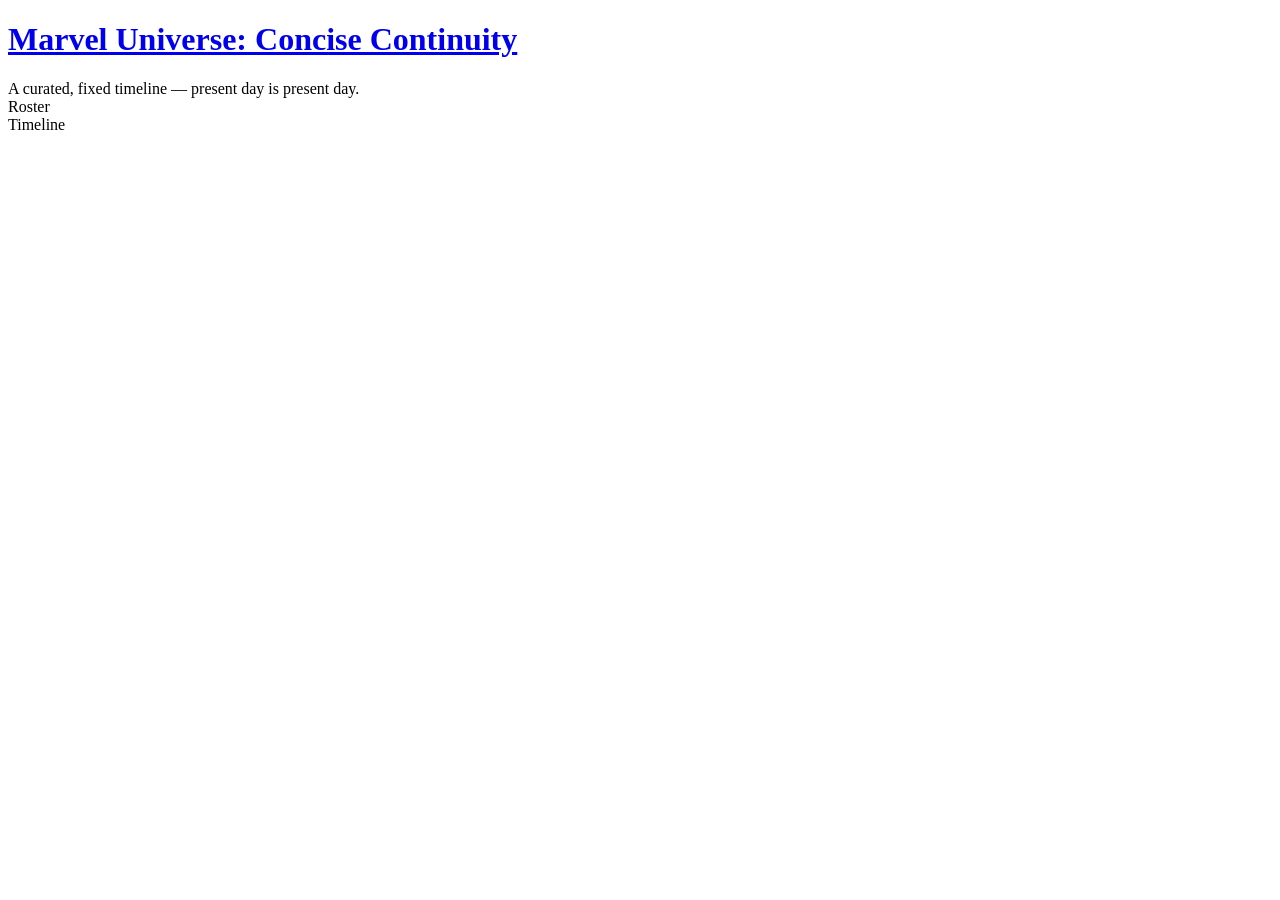
==== index.html @ 7c3de58b "Add files via upload" ====
<!DOCTYPE html>
<html lang="en">
<head>
  <meta charset="UTF-8" />
  <meta name="viewport" content="width=device-width, initial-scale=1.0" />
  <title>Marvel Universe: Concise Continuity</title>
  <link rel="stylesheet" href="css/style.css" />
</head>
<body>
  <header class="site-header">
    <h1><a href="index.html">Marvel Universe: Concise Continuity</a></h1>
    <div class="tagline">A curated, fixed timeline — present day is present day.</div>
  </header>

  <main>
    <div class="section-title">Roster</div>
    <div class="character-grid" id="character-grid"></div>

    <div class="section-title">Timeline</div>
    <div class="timeline" id="timeline"></div>
  </main>

  <script src="js/app.js"></script>
  <script>renderHome();</script>
</body>
</html>
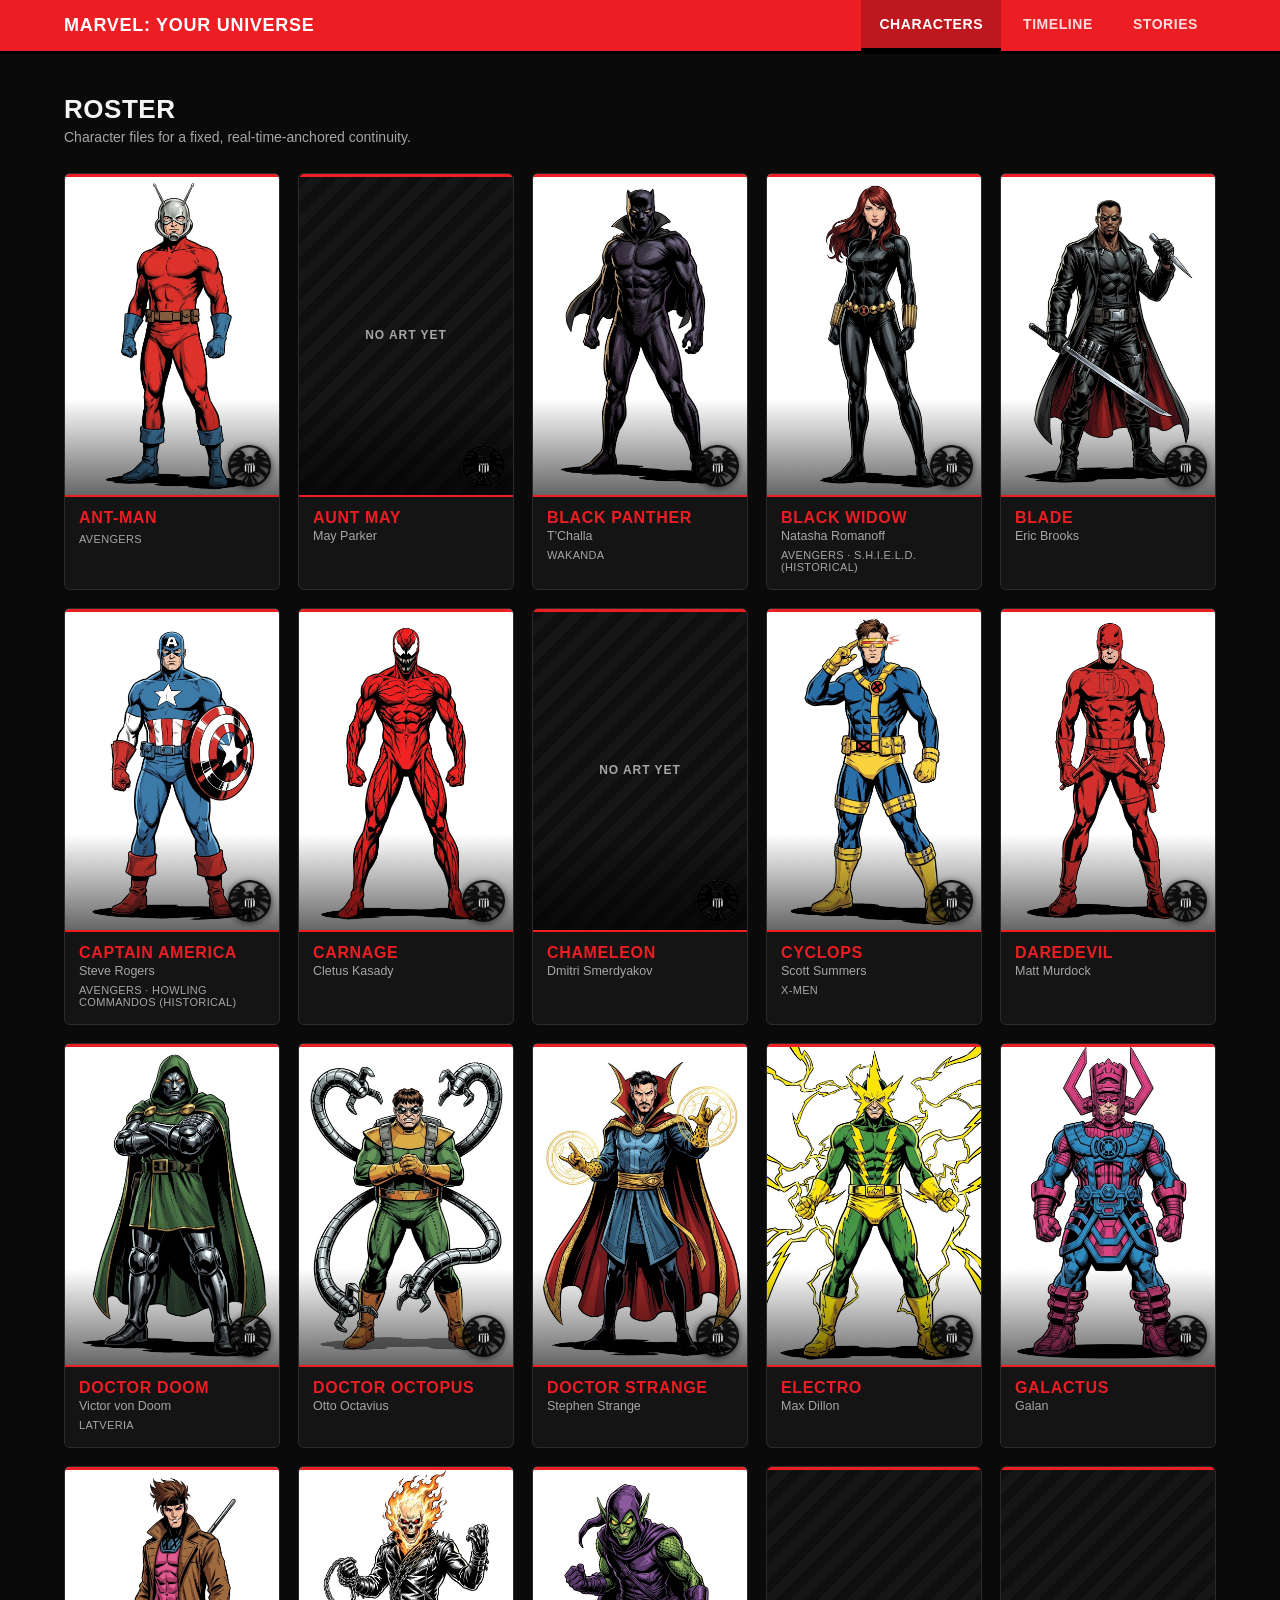
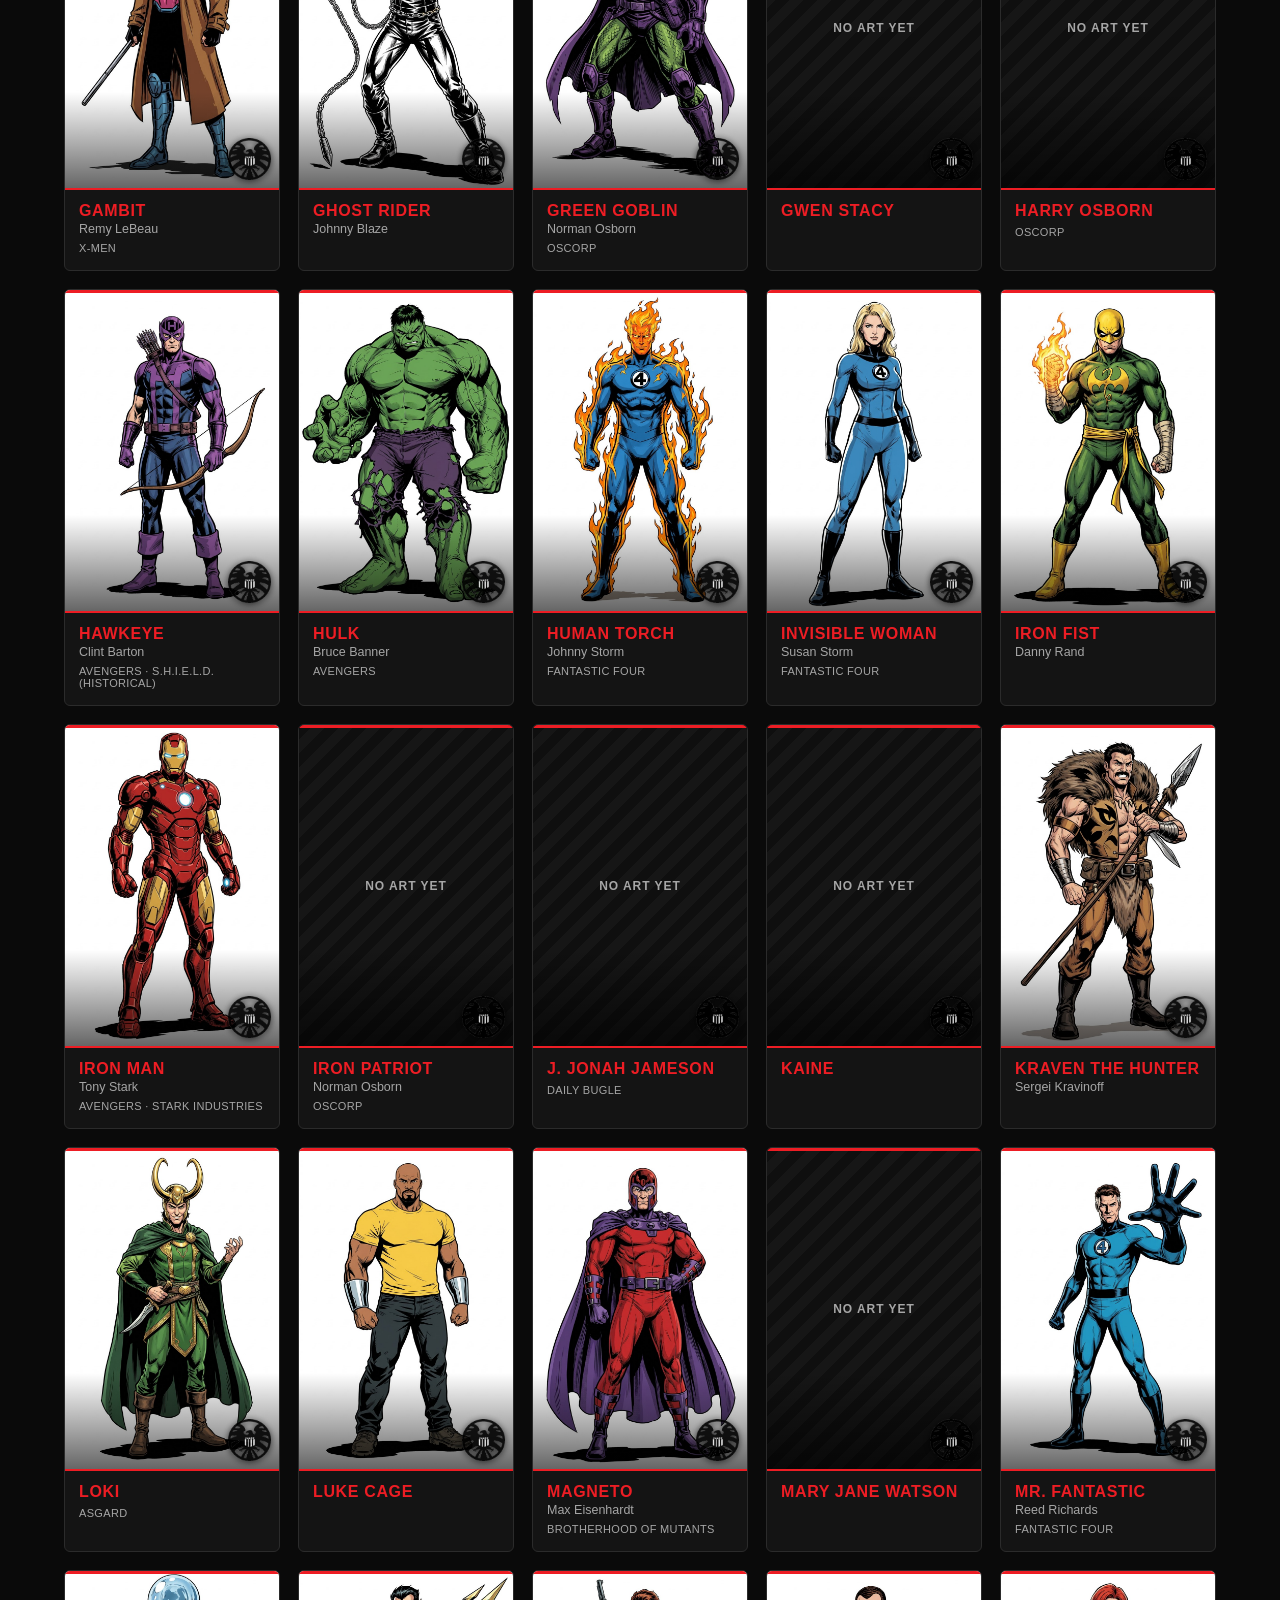
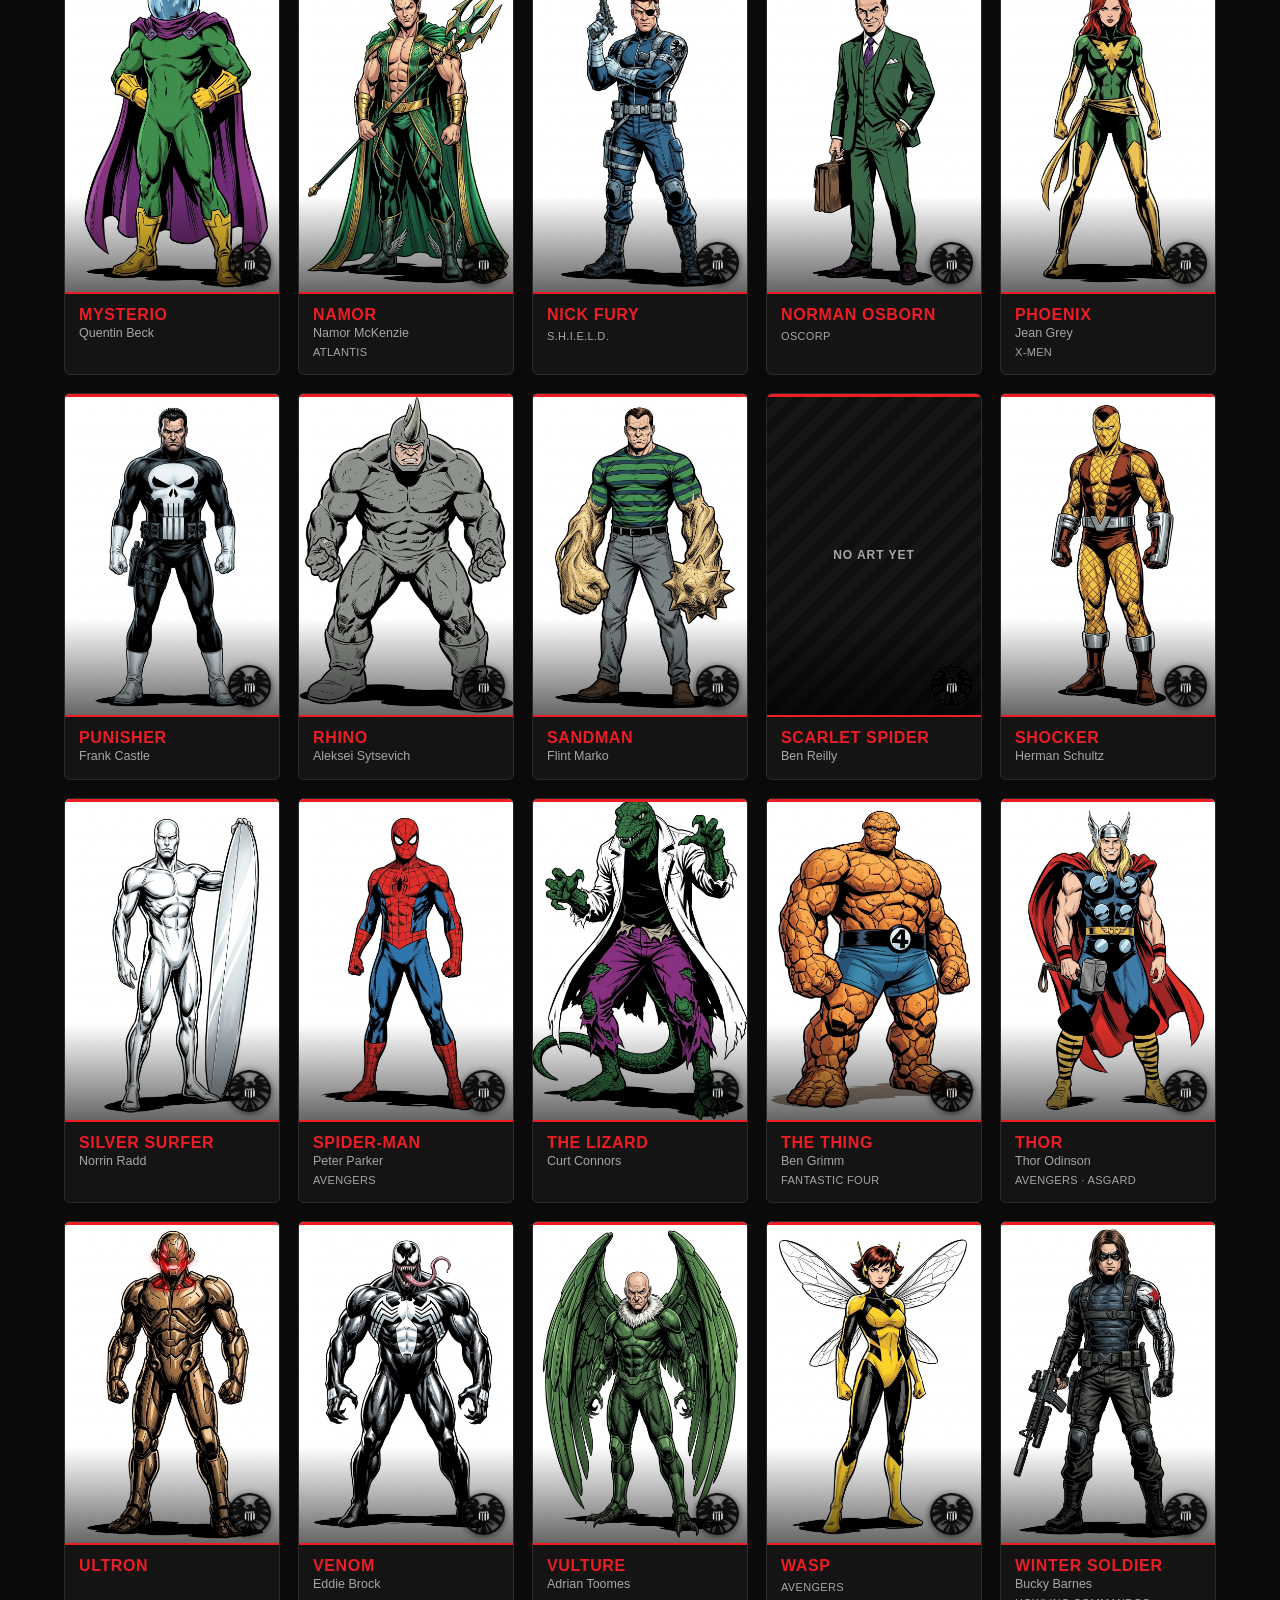
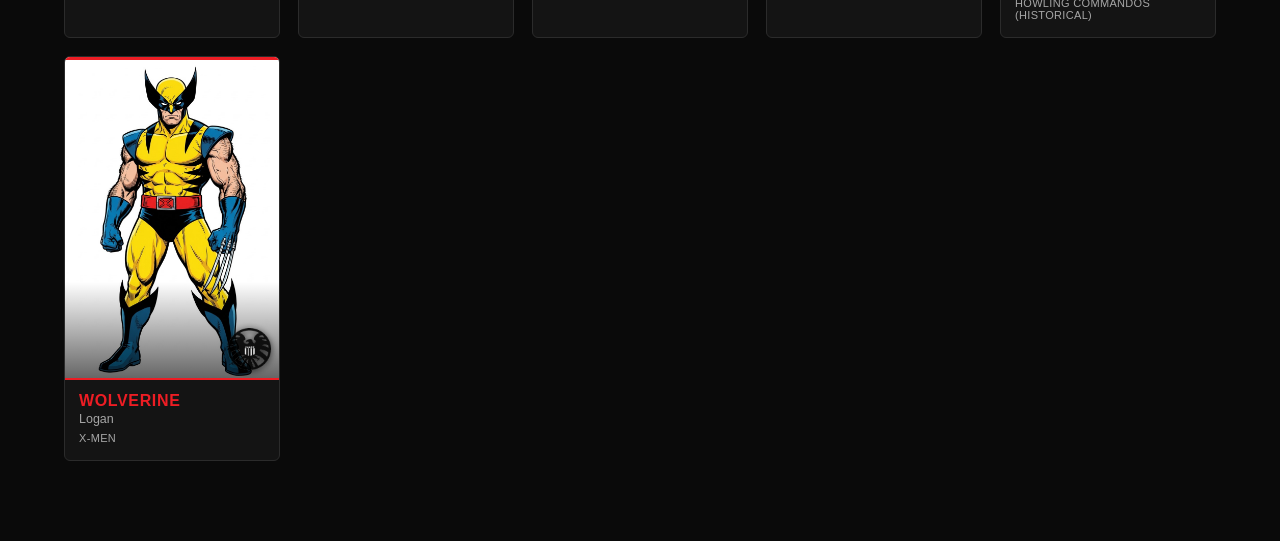
==== commit d0ffe55f: "new" ====
--- a/index.html
+++ b/index.html
@@ -3,24 +3,22 @@
 <head>
   <meta charset="UTF-8" />
   <meta name="viewport" content="width=device-width, initial-scale=1.0" />
-  <title>Marvel Universe: Concise Continuity</title>
+  <title>Characters — Marvel: Your Universe</title>
   <link rel="stylesheet" href="css/style.css" />
 </head>
 <body>
-  <header class="site-header">
-    <h1><a href="index.html">Marvel Universe: Concise Continuity</a></h1>
-    <div class="tagline">A curated, fixed timeline — present day is present day.</div>
-  </header>
+  <header class="site-nav" id="site-nav"></header>
 
   <main>
-    <div class="section-title">Roster</div>
+    <div class="page-title">Roster</div>
+    <div class="page-subtitle">Character files for a fixed, real-time-anchored continuity.</div>
     <div class="character-grid" id="character-grid"></div>
-
-    <div class="section-title">Timeline</div>
-    <div class="timeline" id="timeline"></div>
   </main>
 
   <script src="js/app.js"></script>
-  <script>renderHome();</script>
+  <script>
+    renderNav("characters");
+    renderCharacterGridPage();
+  </script>
 </body>
 </html>
--- a/css/style.css
+++ b/css/style.css
@@ -0,0 +1,618 @@
+:root {
+  --marvel-red: #ed1d24;
+  --marvel-red-dark: #b8151b;
+  --bg: #0a0a0a;
+  --bg-panel: #141414;
+  --bg-panel-2: #1b1b1b;
+  --border: #2b2b2b;
+  --text: #f5f5f5;
+  --text-dim: #a6a6a6;
+}
+
+* { box-sizing: border-box; }
+
+body {
+  margin: 0;
+  font-family: -apple-system, BlinkMacSystemFont, "Segoe UI", Roboto, sans-serif;
+  background: var(--bg);
+  color: var(--text);
+}
+
+a { color: inherit; }
+
+/* ---------- Top nav ---------- */
+
+.site-nav {
+  background: var(--marvel-red);
+  border-bottom: 3px solid #000;
+  position: sticky;
+  top: 0;
+  z-index: 20;
+}
+
+.site-nav-inner {
+  max-width: 1200px;
+  margin: 0 auto;
+  padding: 0 24px;
+  display: flex;
+  align-items: center;
+  justify-content: space-between;
+  flex-wrap: wrap;
+  gap: 8px;
+}
+
+.site-nav .brand {
+  color: #fff;
+  font-weight: 800;
+  letter-spacing: 0.04em;
+  text-decoration: none;
+  font-size: 18px;
+  padding: 14px 0;
+  text-transform: uppercase;
+}
+
+.site-nav .tabs {
+  display: flex;
+  gap: 4px;
+}
+
+.site-nav .tabs a {
+  display: inline-block;
+  padding: 16px 18px;
+  color: #fff;
+  text-decoration: none;
+  font-weight: 700;
+  font-size: 14px;
+  text-transform: uppercase;
+  letter-spacing: 0.04em;
+  border-bottom: 3px solid transparent;
+  opacity: 0.85;
+  transition: opacity 0.15s ease, border-color 0.15s ease, background 0.15s ease;
+}
+
+.site-nav .tabs a:hover {
+  opacity: 1;
+  background: rgba(0, 0, 0, 0.15);
+}
+
+.site-nav .tabs a.active {
+  opacity: 1;
+  border-bottom-color: #000;
+  background: rgba(0, 0, 0, 0.2);
+}
+
+main {
+  max-width: 1200px;
+  margin: 0 auto;
+  padding: 32px 24px 80px;
+}
+
+.page-title {
+  font-size: 26px;
+  font-weight: 800;
+  margin: 8px 0 4px;
+  text-transform: uppercase;
+  letter-spacing: 0.02em;
+}
+
+.page-subtitle {
+  color: var(--text-dim);
+  font-size: 14px;
+  margin-bottom: 28px;
+}
+
+.section-title {
+  font-size: 13px;
+  text-transform: uppercase;
+  letter-spacing: 0.12em;
+  color: var(--text-dim);
+  margin: 40px 0 16px;
+  border-left: 3px solid var(--marvel-red);
+  padding-left: 10px;
+}
+
+/* ---------- Character grid ---------- */
+
+.character-grid {
+  display: grid;
+  grid-template-columns: repeat(auto-fill, minmax(190px, 1fr));
+  gap: 18px;
+}
+
+.character-card {
+  background: var(--bg-panel);
+  border: 1px solid var(--border);
+  border-radius: 6px;
+  overflow: hidden;
+  text-decoration: none;
+  color: var(--text);
+  display: block;
+  transition: border-color 0.15s ease, transform 0.15s ease;
+}
+
+.character-card:hover {
+  border-color: var(--marvel-red);
+  transform: translateY(-3px);
+}
+
+.card-photo {
+  position: relative;
+  width: 100%;
+  aspect-ratio: 2 / 3;
+  background: #000;
+  overflow: hidden;
+  box-shadow: inset 0 0 0 1px rgba(255, 255, 255, 0.06);
+}
+
+.card-photo img.portrait-img {
+  width: 100%;
+  height: 100%;
+  object-fit: cover;
+  display: block;
+}
+
+.character-card .card-body {
+  padding: 12px 14px 16px;
+  border-top: 2px solid var(--marvel-red);
+}
+
+.character-card .hero-name {
+  font-weight: 800;
+  font-size: 16px;
+  color: var(--marvel-red);
+  text-transform: uppercase;
+  letter-spacing: 0.04em;
+}
+
+.character-card .real-name {
+  font-size: 12.5px;
+  color: var(--text-dim);
+  margin-top: 2px;
+}
+
+.character-card .teams-line {
+  margin-top: 6px;
+  font-size: 11px;
+  color: var(--text-dim);
+  text-transform: uppercase;
+  letter-spacing: 0.03em;
+}
+
+/* ---------- Horizontal timeline (shared: timeline.html + character.html) ---------- */
+
+.timeline-scroll {
+  overflow-x: auto;
+  padding-bottom: 20px;
+}
+
+.timeline-track {
+  position: relative;
+  display: flex;
+  align-items: flex-start;
+  gap: 0;
+  min-width: max-content;
+  padding: 40px 8px 8px;
+}
+
+.timeline-track::before {
+  content: "";
+  position: absolute;
+  left: 0;
+  right: 0;
+  top: 50px;
+  height: 3px;
+  background: linear-gradient(90deg, var(--marvel-red), #4a0709);
+}
+
+.timeline-stop {
+  position: relative;
+  width: 220px;
+  flex: 0 0 auto;
+  padding: 0 14px;
+}
+
+.timeline-stop .dot {
+  position: absolute;
+  left: 50%;
+  top: 44px;
+  width: 14px;
+  height: 14px;
+  transform: translateX(-50%);
+  background: var(--marvel-red);
+  border: 3px solid #000;
+  border-radius: 50%;
+  z-index: 2;
+}
+
+.timeline-stop .date {
+  text-align: center;
+  font-weight: 800;
+  font-size: 13px;
+  color: var(--marvel-red);
+  margin-bottom: 4px;
+}
+
+.timeline-stop .card {
+  margin-top: 24px;
+  background: var(--bg-panel);
+  border: 1px solid var(--border);
+  border-radius: 6px;
+  padding: 12px;
+  text-align: center;
+}
+
+.timeline-stop .title {
+  font-weight: 700;
+  font-size: 14px;
+  margin-bottom: 4px;
+}
+
+.timeline-stop .who-line {
+  margin-top: 4px;
+  margin-bottom: 6px;
+}
+
+.timeline-stop .who {
+  font-size: 11.5px;
+  color: var(--marvel-red);
+  text-decoration: none;
+  font-weight: 700;
+  text-transform: uppercase;
+  letter-spacing: 0.03em;
+  display: inline-block;
+}
+
+.timeline-stop .who:not(:last-child)::after {
+  content: " · ";
+  color: var(--text-dim);
+  font-weight: 400;
+}
+
+.timeline-stop .summary {
+  font-size: 12.5px;
+  color: var(--text-dim);
+  line-height: 1.45;
+}
+
+/* Multiple events sharing a year stack inside one card, one dot per year. */
+.timeline-stop .stop-entry:first-child {
+  margin-top: 0;
+}
+
+.timeline-stop .stop-entry {
+  margin-top: 10px;
+  text-align: center;
+}
+
+.timeline-stop .stop-divider {
+  border: none;
+  border-top: 1px solid var(--border);
+  margin: 10px 0;
+}
+
+/* ---------- Character detail page ---------- */
+
+.char-header {
+  display: flex;
+  gap: 28px;
+  flex-wrap: wrap;
+  margin-bottom: 8px;
+}
+
+.char-header .portrait-frame {
+  position: relative;
+  width: 260px;
+  flex: 0 0 260px;
+  aspect-ratio: 2 / 3;
+  background: #000;
+  border: 1px solid var(--border);
+  border-radius: 6px;
+  overflow: hidden;
+  box-shadow: inset 0 0 0 1px rgba(255, 255, 255, 0.06);
+}
+
+.char-header .portrait-frame img.portrait-img {
+  width: 100%;
+  height: 100%;
+  object-fit: contain;
+  display: block;
+  background: #000;
+}
+
+.char-header .meta { flex: 1 1 320px; min-width: 260px; }
+
+.char-header .meta .hero-name {
+  margin: 4px 0 2px;
+  font-size: 32px;
+  font-weight: 800;
+  color: var(--marvel-red);
+  text-transform: uppercase;
+  letter-spacing: 0.02em;
+}
+
+.char-header .meta .real-name {
+  font-size: 15px;
+  color: var(--text-dim);
+  margin-bottom: 12px;
+}
+
+.char-header .meta .alias-line {
+  font-size: 13.5px;
+  color: var(--text-dim);
+  margin-bottom: 6px;
+}
+
+.alias-label {
+  color: var(--text-dim);
+  opacity: 0.7;
+  margin-right: 4px;
+}
+
+.char-header .meta .tags {
+  display: flex;
+  gap: 8px;
+  flex-wrap: wrap;
+  margin: 10px 0;
+}
+
+.tag {
+  font-size: 12px;
+  padding: 3px 10px;
+  border-radius: 999px;
+  border: 1px solid var(--border);
+  color: var(--text-dim);
+}
+
+.identity-links {
+  margin: 10px 0;
+  font-size: 13px;
+}
+
+.identity-label {
+  color: var(--text-dim);
+  opacity: 0.7;
+  margin-right: 6px;
+}
+
+.identity-chip {
+  display: inline-block;
+  font-size: 12px;
+  font-weight: 700;
+  text-transform: uppercase;
+  letter-spacing: 0.03em;
+  color: var(--marvel-red);
+  border: 1px solid var(--marvel-red);
+  border-radius: 999px;
+  padding: 3px 12px;
+  margin: 2px 4px 2px 0;
+  text-decoration: none;
+  transition: background 0.15s ease, color 0.15s ease;
+}
+
+.identity-chip:hover {
+  background: var(--marvel-red);
+  color: #fff;
+}
+
+.bio {
+  max-width: 720px;
+  line-height: 1.6;
+  color: var(--text-dim);
+  font-size: 15px;
+}
+
+.variant-grid {
+  display: grid;
+  grid-template-columns: repeat(auto-fill, minmax(200px, 1fr));
+  gap: 18px;
+}
+
+.variant-card {
+  background: var(--bg-panel);
+  border: 1px solid var(--border);
+  border-radius: 6px;
+  overflow: hidden;
+}
+
+.variant-photo {
+  position: relative;
+  width: 100%;
+  aspect-ratio: 2 / 3;
+  background: #000;
+  overflow: hidden;
+  box-shadow: inset 0 0 0 1px rgba(255, 255, 255, 0.06);
+}
+
+.variant-photo img.portrait-img {
+  width: 100%;
+  height: 100%;
+  object-fit: contain;
+  display: block;
+}
+
+.variant-card .variant-body {
+  padding: 10px 12px 14px;
+  border-top: 2px solid var(--marvel-red);
+}
+
+.variant-card .label {
+  font-weight: 700;
+  font-size: 14px;
+}
+
+.variant-card .desc {
+  font-size: 13px;
+  color: var(--text-dim);
+}
+
+.back-link {
+  display: inline-block;
+  margin-bottom: 16px;
+  color: var(--marvel-red);
+  text-decoration: none;
+  font-size: 13px;
+  font-weight: 700;
+  text-transform: uppercase;
+  letter-spacing: 0.04em;
+}
+
+.placeholder {
+  opacity: 0.65;
+  font-style: italic;
+}
+
+.empty-state {
+  color: var(--text-dim);
+  font-size: 14px;
+}
+
+.story-card {
+  background: var(--bg-panel);
+  border: 1px solid var(--border);
+  border-left: 3px solid var(--marvel-red);
+  border-radius: 4px;
+  padding: 16px 18px;
+  margin-bottom: 14px;
+}
+
+.story-card .story-title {
+  font-weight: 700;
+  font-size: 16px;
+  margin-bottom: 4px;
+}
+
+.story-card .story-meta {
+  font-size: 12px;
+  color: var(--marvel-red);
+  text-transform: uppercase;
+  letter-spacing: 0.04em;
+  margin-bottom: 8px;
+}
+
+.story-card .story-summary {
+  font-size: 14px;
+  color: var(--text-dim);
+  line-height: 1.5;
+}
+
+/* ---------- Portrait overlay treatment (shared by every photo well) ---------- */
+/* A subtle bottom vignette for legibility, a thin red top accent, and a
+   small S.H.I.E.L.D. badge watermark bottom-right. Swap assets/overlay/shield-badge.png
+   for a different mark anytime — no code changes needed. */
+
+.card-photo::before,
+.portrait-frame::before,
+.variant-photo::before {
+  content: "";
+  position: absolute;
+  inset: 0;
+  z-index: 1;
+  pointer-events: none;
+  background: linear-gradient(to top, rgba(0, 0, 0, 0.6) 0%, rgba(0, 0, 0, 0) 30%),
+    linear-gradient(180deg, var(--marvel-red) 0%, var(--marvel-red) 3px, transparent 3px);
+}
+
+.no-art {
+  width: 100%;
+  height: 100%;
+  display: flex;
+  align-items: center;
+  justify-content: center;
+  background: repeating-linear-gradient(
+    135deg,
+    #0f0f0f,
+    #0f0f0f 10px,
+    #161616 10px,
+    #161616 20px
+  );
+}
+
+.no-art span {
+  color: var(--text-dim);
+  font-size: 12px;
+  font-weight: 700;
+  text-transform: uppercase;
+  letter-spacing: 0.08em;
+}
+
+.card-photo img.overlay-frame,
+.portrait-frame img.overlay-frame,
+.variant-photo img.overlay-frame {
+  position: absolute;
+  z-index: 2;
+  right: 8px;
+  bottom: 8px;
+  width: 20%;
+  min-width: 28px;
+  max-width: 56px;
+  height: auto;
+  opacity: 0.9;
+  filter: drop-shadow(0 1px 3px rgba(0, 0, 0, 0.8));
+  pointer-events: none;
+}
+
+/* ---------- Zoom button + lightbox ---------- */
+
+.zoom-btn {
+  position: absolute;
+  z-index: 3;
+  top: 8px;
+  right: 8px;
+  width: 30px;
+  height: 30px;
+  display: flex;
+  align-items: center;
+  justify-content: center;
+  background: rgba(0, 0, 0, 0.6);
+  border: 1px solid rgba(255, 255, 255, 0.25);
+  border-radius: 50%;
+  color: #fff;
+  cursor: pointer;
+  padding: 0;
+  transition: background 0.15s ease, transform 0.15s ease;
+}
+
+.zoom-btn:hover {
+  background: var(--marvel-red);
+  transform: scale(1.08);
+}
+
+.lightbox {
+  display: none;
+  position: fixed;
+  inset: 0;
+  z-index: 100;
+  background: rgba(0, 0, 0, 0.9);
+  align-items: center;
+  justify-content: center;
+  padding: 40px;
+}
+
+.lightbox.open {
+  display: flex;
+}
+
+.lightbox img {
+  max-width: 100%;
+  max-height: 100%;
+  object-fit: contain;
+  border-radius: 4px;
+  box-shadow: 0 10px 40px rgba(0, 0, 0, 0.6);
+}
+
+.lightbox-close {
+  position: absolute;
+  top: 20px;
+  right: 28px;
+  background: none;
+  border: none;
+  color: #fff;
+  font-size: 36px;
+  line-height: 1;
+  cursor: pointer;
+  padding: 4px 10px;
+}
+
+.lightbox-close:hover {
+  color: var(--marvel-red);
+}
